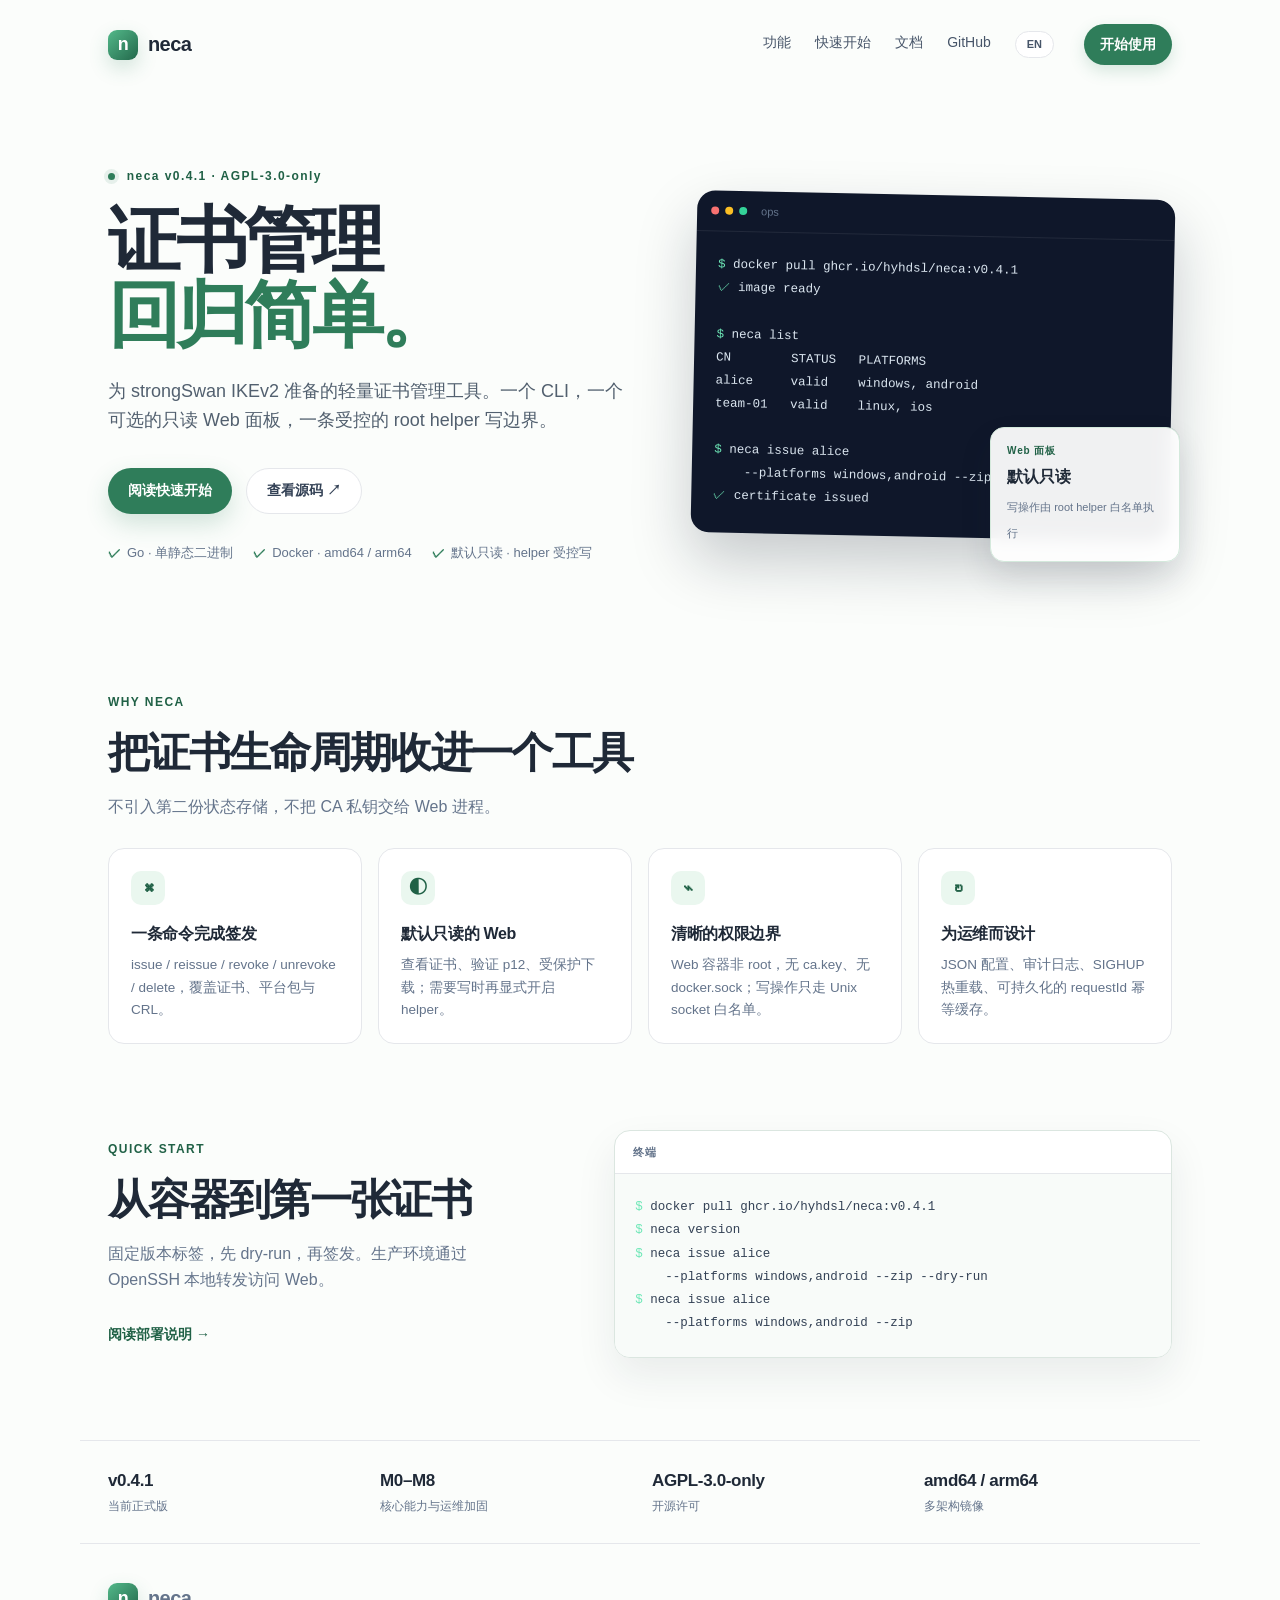
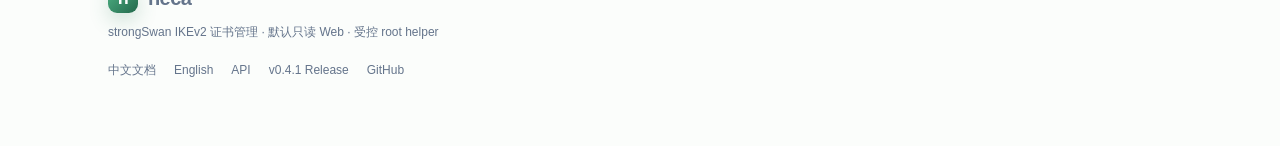
==== docs/help/index.html @ 2d1f29f0 "feat(help): 主页支持中英切换；README 精简 主页新增 EN/中文切换、动态文档链接与 hreflang；README 去除重复历史/命令表，改为特性、快速开始、文档与路线摘要。" ====
<!doctype html>
<html lang="zh-CN">
<head>
  <meta charset="utf-8">
  <meta name="viewport" content="width=device-width, initial-scale=1">
  <meta name="description" content="neca：面向 strongSwan IKEv2 的证书管理工具。CLI、只读 Web 面板、受控 root helper。">
  <meta name="theme-color" content="#2f7d5a">
  <title>neca · strongSwan 证书管理</title>
  <link rel="alternate" hreflang="zh-CN" href="https://neca.nekobiglazyer.work/">
  <link rel="alternate" hreflang="en" href="https://neca.nekobiglazyer.work/?lang=en">
  <link rel="stylesheet" href="home.css">
</head>
<body>
  <header class="site-nav">
    <a class="brand" href="/">
      <span class="brand-mark">n</span>
      <span>neca</span>
    </a>
    <nav aria-label="主导航">
      <a href="#features" data-i18n="nav.features">功能</a>
      <a href="#quickstart" data-i18n="nav.quickstart">快速开始</a>
      <a href="/zh/" data-doc-link="/zh/" data-i18n="nav.docs">文档</a>
      <a href="https://github.com/hyhdsl/neca" rel="noopener" data-i18n="nav.github">GitHub</a>
      <button class="lang-toggle" id="langToggle" type="button" aria-label="Switch to English">EN</button>
    </nav>
    <a class="nav-cta" href="/zh/#/getting-started" data-doc-link="/zh/#/getting-started" data-i18n="nav.cta">开始使用</a>
  </header>

  <main>
    <section class="hero">
      <div class="hero-copy">
        <p class="eyebrow"><span class="dot"></span> neca v0.4.1 · AGPL-3.0-only</p>
        <h1 data-i18n-html="hero.title">证书管理<br><em>回归简单。</em></h1>
        <p class="lead" data-i18n="hero.lead">为 strongSwan IKEv2 准备的轻量证书管理工具。一个 CLI，一个可选的只读 Web 面板，一条受控的 root helper 写边界。</p>
        <div class="actions">
          <a class="button primary" href="/zh/#/getting-started" data-doc-link="/zh/#/getting-started" data-i18n="hero.start">阅读快速开始</a>
          <a class="button ghost" href="https://github.com/hyhdsl/neca" rel="noopener" data-i18n="hero.source">查看源码 ↗</a>
        </div>
        <ul class="hero-points">
          <li data-i18n="hero.point.go">Go · 单静态二进制</li>
          <li data-i18n="hero.point.docker">Docker · amd64 / arm64</li>
          <li data-i18n="hero.point.safe">默认只读 · helper 受控写</li>
        </ul>
      </div>
      <div class="hero-visual" aria-hidden="true">
        <div class="terminal">
          <div class="terminal-bar"><span></span><span></span><span></span><b>ops</b></div>
          <pre><code><span class="prompt">$</span> docker pull ghcr.io/hyhdsl/neca:v0.4.1
<span class="ok">✓</span> image ready

<span class="prompt">$</span> neca list
CN        STATUS   PLATFORMS
alice     valid    windows, android
team-01   valid    linux, ios

<span class="prompt">$</span> neca issue alice
    --platforms windows,android --zip
<span class="ok">✓</span> certificate issued
</code></pre>
        </div>
        <div class="floating-card">
          <span class="card-kicker" data-i18n="hero.panel">Web 面板</span>
          <strong data-i18n="hero.readonly">默认只读</strong>
          <small data-i18n="hero.helper">写操作由 root helper 白名单执行</small>
        </div>
      </div>
    </section>

    <section id="features" class="section">
      <div class="section-head">
        <p class="eyebrow" data-i18n="features.kicker">WHY NECA</p>
        <h2 data-i18n="features.title">把证书生命周期收进一个工具</h2>
        <p data-i18n="features.lead">不引入第二份状态存储，不把 CA 私钥交给 Web 进程。</p>
      </div>
      <div class="feature-grid">
        <article class="feature">
          <div class="feature-icon">⌘</div>
          <h3 data-i18n="feature.issue.title">一条命令完成签发</h3>
          <p data-i18n="feature.issue.body">issue / reissue / revoke / unrevoke / delete，覆盖证书、平台包与 CRL。</p>
        </article>
        <article class="feature">
          <div class="feature-icon">◐</div>
          <h3 data-i18n="feature.web.title">默认只读的 Web</h3>
          <p data-i18n="feature.web.body">查看证书、验证 p12、受保护下载；需要写时再显式开启 helper。</p>
        </article>
        <article class="feature">
          <div class="feature-icon">⌁</div>
          <h3 data-i18n="feature.boundary.title">清晰的权限边界</h3>
          <p data-i18n="feature.boundary.body">Web 容器非 root，无 ca.key、无 docker.sock；写操作只走 Unix socket 白名单。</p>
        </article>
        <article class="feature">
          <div class="feature-icon">↻</div>
          <h3 data-i18n="feature.ops.title">为运维而设计</h3>
          <p data-i18n="feature.ops.body">JSON 配置、审计日志、SIGHUP 热重载、可持久化的 requestId 幂等缓存。</p>
        </article>
      </div>
    </section>

    <section id="quickstart" class="quickstart">
      <div class="quickstart-copy">
        <p class="eyebrow" data-i18n="quick.kicker">QUICK START</p>
        <h2 data-i18n="quick.title">从容器到第一张证书</h2>
        <p data-i18n="quick.lead">固定版本标签，先 dry-run，再签发。生产环境通过 OpenSSH 本地转发访问 Web。</p>
        <a class="text-link" href="/zh/#/install" data-doc-link="/zh/#/install" data-i18n="quick.link">阅读部署说明 →</a>
      </div>
      <div class="code-card">
        <div class="code-title" data-i18n="quick.terminal">终端</div>
        <pre><code><span class="prompt">$</span> docker pull ghcr.io/hyhdsl/neca:v0.4.1
<span class="prompt">$</span> neca version
<span class="prompt">$</span> neca issue alice
    --platforms windows,android --zip --dry-run
<span class="prompt">$</span> neca issue alice
    --platforms windows,android --zip
</code></pre>
      </div>
    </section>

    <section class="stats">
      <div><strong>v0.4.1</strong><span data-i18n="stats.current">当前正式版</span></div>
      <div><strong>M0–M8</strong><span data-i18n="stats.milestones">核心能力与运维加固</span></div>
      <div><strong>AGPL-3.0-only</strong><span data-i18n="stats.license">开源许可</span></div>
      <div><strong>amd64 / arm64</strong><span data-i18n="stats.arch">多架构镜像</span></div>
    </section>
  </main>

  <footer class="site-footer">
    <div class="footer-brand"><span class="brand-mark">n</span> neca</div>
    <p data-i18n="footer.tagline">strongSwan IKEv2 证书管理 · 默认只读 Web · 受控 root helper</p>
    <div class="footer-links">
      <a href="/zh/" data-i18n="footer.docs">中文文档</a>
      <a href="/en/" data-i18n="footer.english">English</a>
      <a href="/zh/#/api" data-doc-link="/zh/#/api" data-i18n="footer.api">API</a>
      <a href="https://github.com/hyhdsl/neca/releases/tag/v0.4.1" rel="noopener" data-i18n="footer.release">v0.4.1 Release</a>
      <a href="https://github.com/hyhdsl/neca" rel="noopener" data-i18n="footer.github">GitHub</a>
    </div>
  </footer>

  <script>
    (function () {
      var copy = {
        zh: {
          "nav.features": "功能",
          "nav.quickstart": "快速开始",
          "nav.docs": "文档",
          "nav.github": "GitHub",
          "nav.cta": "开始使用",
          "hero.title": "证书管理<br><em>回归简单。</em>",
          "hero.lead": "为 strongSwan IKEv2 准备的轻量证书管理工具。一个 CLI，一个可选的只读 Web 面板，一条受控的 root helper 写边界。",
          "hero.start": "阅读快速开始",
          "hero.source": "查看源码 ↗",
          "hero.point.go": "Go · 单静态二进制",
          "hero.point.docker": "Docker · amd64 / arm64",
          "hero.point.safe": "默认只读 · helper 受控写",
          "hero.panel": "Web 面板",
          "hero.readonly": "默认只读",
          "hero.helper": "写操作由 root helper 白名单执行",
          "features.kicker": "WHY NECA",
          "features.title": "把证书生命周期收进一个工具",
          "features.lead": "不引入第二份状态存储，不把 CA 私钥交给 Web 进程。",
          "feature.issue.title": "一条命令完成签发",
          "feature.issue.body": "issue / reissue / revoke / unrevoke / delete，覆盖证书、平台包与 CRL。",
          "feature.web.title": "默认只读的 Web",
          "feature.web.body": "查看证书、验证 p12、受保护下载；需要写时再显式开启 helper。",
          "feature.boundary.title": "清晰的权限边界",
          "feature.boundary.body": "Web 容器非 root，无 ca.key、无 docker.sock；写操作只走 Unix socket 白名单。",
          "feature.ops.title": "为运维而设计",
          "feature.ops.body": "JSON 配置、审计日志、SIGHUP 热重载、可持久化的 requestId 幂等缓存。",
          "quick.kicker": "QUICK START",
          "quick.title": "从容器到第一张证书",
          "quick.lead": "固定版本标签，先 dry-run，再签发。生产环境通过 OpenSSH 本地转发访问 Web。",
          "quick.link": "阅读部署说明 →",
          "quick.terminal": "终端",
          "stats.current": "当前正式版",
          "stats.milestones": "核心能力与运维加固",
          "stats.license": "开源许可",
          "stats.arch": "多架构镜像",
          "footer.tagline": "strongSwan IKEv2 证书管理 · 默认只读 Web · 受控 root helper",
          "footer.docs": "中文文档",
          "footer.english": "English",
          "footer.api": "API",
          "footer.release": "v0.4.1 Release",
          "footer.github": "GitHub"
        },
        en: {
          "nav.features": "Features",
          "nav.quickstart": "Quick start",
          "nav.docs": "Docs",
          "nav.github": "GitHub",
          "nav.cta": "Get started",
          "hero.title": "Certificate management<br><em>made simple.</em>",
          "hero.lead": "A lightweight certificate manager for strongSwan IKEv2. One CLI, an optional read-only web panel, and a controlled root helper for writes.",
          "hero.start": "Read the quick start",
          "hero.source": "View source ↗",
          "hero.point.go": "Go · single static binary",
          "hero.point.docker": "Docker · amd64 / arm64",
          "hero.point.safe": "Read-only by default · controlled writes",
          "hero.panel": "Web panel",
          "hero.readonly": "Read-only by default",
          "hero.helper": "Writes go through a narrow root-helper allowlist",
          "features.kicker": "WHY NECA",
          "features.title": "One tool for the certificate lifecycle",
          "features.lead": "No second state store. The CA private key never reaches the web process.",
          "feature.issue.title": "Issue in one command",
          "feature.issue.body": "issue / reissue / revoke / unrevoke / delete, covering certificates, platform bundles and the CRL.",
          "feature.web.title": "Read-only by default",
          "feature.web.body": "Inspect certificates, verify p12 files and serve protected downloads; enable writes only when needed.",
          "feature.boundary.title": "Clear privilege boundaries",
          "feature.boundary.body": "The web container is non-root and has no ca.key or docker.sock. Writes go only through a Unix-socket allowlist.",
          "feature.ops.title": "Built for operations",
          "feature.ops.body": "JSON config, audit logs, SIGHUP hot reload and a persistent requestId idempotency cache.",
          "quick.kicker": "QUICK START",
          "quick.title": "From container to first certificate",
          "quick.lead": "Pin the version, dry-run first, then issue. Use OpenSSH local forwarding for the web panel in production.",
          "quick.link": "Read deployment notes →",
          "quick.terminal": "Terminal",
          "stats.current": "Current release",
          "stats.milestones": "Core features and hardening",
          "stats.license": "Open-source license",
          "stats.arch": "Multi-arch images",
          "footer.tagline": "strongSwan IKEv2 certificate management · read-only web · controlled root helper",
          "footer.docs": "中文",
          "footer.english": "English",
          "footer.api": "API",
          "footer.release": "v0.4.1 Release",
          "footer.github": "GitHub"
        }
      };
      var toggle = document.getElementById("langToggle");
      function apply(lang) {
        var dict = copy[lang] || copy.zh;
        document.documentElement.lang = lang === "en" ? "en" : "zh-CN";
        Array.prototype.forEach.call(document.querySelectorAll("[data-i18n]"), function (el) {
          var value = dict[el.getAttribute("data-i18n")];
          if (value) el.textContent = value;
        });
        Array.prototype.forEach.call(document.querySelectorAll("[data-i18n-html]"), function (el) {
          var value = dict[el.getAttribute("data-i18n-html")];
          if (value) el.innerHTML = value;
        });
        Array.prototype.forEach.call(document.querySelectorAll("[data-doc-link]"), function (el) {
          var base = el.getAttribute("data-doc-link");
          var target = lang === "en" ? base.replace(/^\/zh\//, "/en/") : base;
          if (lang === "zh" && base === "/en/") target = "/en/";
          el.setAttribute("href", target);
        });
        document.title = lang === "en" ? "neca · strongSwan certificate management" : "neca · strongSwan 证书管理";
        var desc = document.querySelector('meta[name="description"]');
        if (desc) desc.setAttribute("content", lang === "en"
          ? "neca: a lightweight strongSwan IKEv2 certificate manager with a CLI, read-only web panel and controlled root helper."
          : "neca：面向 strongSwan IKEv2 的证书管理工具。CLI、只读 Web 面板、受控 root helper。");
        toggle.textContent = lang === "en" ? "中文" : "EN";
        toggle.setAttribute("aria-label", lang === "en" ? "Switch to Chinese" : "Switch to English");
        try { localStorage.setItem("neca_home_lang", lang); } catch (e) {}
        var url = new URL(window.location.href);
        if (lang === "en") url.searchParams.set("lang", "en");
        else url.searchParams.delete("lang");
        window.history.replaceState({}, "", url.toString());
      }
      toggle.addEventListener("click", function () {
        apply(document.documentElement.lang === "en" ? "zh" : "en");
      });
      var params = new URLSearchParams(window.location.search);
      var saved = null;
      try { saved = localStorage.getItem("neca_home_lang"); } catch (e) {}
      var initial = params.get("lang");
      if (initial !== "en" && initial !== "zh") initial = saved === "en" ? "en" : "zh";
      apply(initial);
    })();
  </script>
</body>
</html>
---- docs/help/home.css ----
:root {
  --ink: #1f2937;
  --muted: #64748b;
  --line: #e5e7eb;
  --paper: #fbfdfb;
  --green: #2f7d5a;
  --green-deep: #206146;
  --mint: #eaf7ef;
  --code: #0f172a;
  --code-muted: #94a3b8;
  --max: 1120px;
}

* { box-sizing: border-box; }
html { scroll-behavior: smooth; }
body {
  margin: 0;
  color: var(--ink);
  background: var(--paper);
  font-family: -apple-system, BlinkMacSystemFont, "Segoe UI", "PingFang SC",
    "Hiragino Sans GB", "Microsoft YaHei", "Noto Sans CJK SC", sans-serif;
  line-height: 1.65;
}
a { color: inherit; text-decoration: none; }

.site-nav {
  max-width: var(--max);
  margin: 0 auto;
  padding: 24px 28px;
  display: flex;
  align-items: center;
  gap: 30px;
}
.brand, .footer-brand {
  display: inline-flex;
  align-items: center;
  gap: 10px;
  font-weight: 800;
  letter-spacing: -.03em;
  font-size: 20px;
}
.brand-mark {
  display: inline-grid;
  place-items: center;
  width: 30px;
  height: 30px;
  border-radius: 9px;
  color: #fff;
  background: linear-gradient(135deg, #53b98a, #23684b);
  font-size: 18px;
  font-weight: 800;
  box-shadow: 0 8px 20px rgba(47,125,90,.2);
}
.site-nav nav {
  display: flex;
  gap: 24px;
  margin-left: auto;
  font-size: 14px;
  color: #475569;
}
.site-nav nav a:hover { color: var(--green-deep); }
.lang-toggle {
  padding: 7px 11px;
  border: 1px solid var(--line);
  border-radius: 999px;
  background: #fff;
  color: #475569;
  font: inherit;
  font-size: 11px;
  font-weight: 800;
  line-height: 1;
  cursor: pointer;
}
.lang-toggle:hover { border-color: #b8d8c6; color: var(--green-deep); }
.nav-cta {
  padding: 9px 16px;
  border-radius: 999px;
  background: var(--green);
  color: #fff;
  font-size: 14px;
  font-weight: 700;
  box-shadow: 0 6px 16px rgba(47,125,90,.18);
}
.nav-cta:hover { background: var(--green-deep); }

.hero {
  max-width: var(--max);
  margin: 0 auto;
  padding: 78px 28px 92px;
  display: grid;
  grid-template-columns: 1.05fr .95fr;
  align-items: center;
  gap: 58px;
}
.eyebrow {
  margin: 0 0 16px;
  color: var(--green-deep);
  font-size: 12px;
  font-weight: 800;
  letter-spacing: .12em;
}
.eyebrow .dot {
  display: inline-block;
  width: 7px;
  height: 7px;
  margin-right: 7px;
  border-radius: 50%;
  background: var(--green);
  box-shadow: 0 0 0 4px rgba(47,125,90,.1);
}
h1 {
  margin: 0;
  font-size: clamp(44px, 6vw, 72px);
  line-height: 1.04;
  letter-spacing: -.055em;
}
h1 em { color: var(--green); font-style: normal; }
.lead {
  max-width: 520px;
  margin: 24px 0 0;
  color: #52606f;
  font-size: 18px;
}
.actions { display: flex; align-items: center; gap: 14px; margin-top: 32px; flex-wrap: wrap; }
.button {
  display: inline-flex;
  align-items: center;
  justify-content: center;
  min-height: 46px;
  padding: 0 20px;
  border-radius: 999px;
  font-size: 14px;
  font-weight: 700;
  transition: .16s ease;
}
.button.primary { color: #fff; background: var(--green); box-shadow: 0 10px 24px rgba(47,125,90,.2); }
.button.primary:hover { background: var(--green-deep); transform: translateY(-1px); }
.button.ghost { color: #334155; border: 1px solid var(--line); background: #fff; }
.button.ghost:hover { border-color: #b8d8c6; color: var(--green-deep); }
.hero-points {
  display: flex;
  gap: 20px;
  flex-wrap: wrap;
  padding: 0;
  margin: 28px 0 0;
  list-style: none;
  color: #64748b;
  font-size: 13px;
}
.hero-points li::before { content: "✓"; color: var(--green); margin-right: 6px; font-weight: 800; }

.hero-visual { position: relative; }
.terminal {
  overflow: hidden;
  border-radius: 18px;
  background: var(--code);
  box-shadow: 0 28px 60px rgba(15,23,42,.22);
  transform: rotate(1.2deg);
}
.terminal-bar {
  display: flex;
  align-items: center;
  gap: 6px;
  padding: 11px 14px;
  border-bottom: 1px solid rgba(255,255,255,.08);
  color: #64748b;
  font-size: 11px;
}
.terminal-bar span { width: 8px; height: 8px; border-radius: 50%; background: #334155; }
.terminal-bar span:nth-child(1) { background: #f87171; }
.terminal-bar span:nth-child(2) { background: #fbbf24; }
.terminal-bar span:nth-child(3) { background: #34d399; }
.terminal-bar b { margin-left: 8px; font-weight: 500; }
pre {
  margin: 0;
  padding: 22px 22px 24px;
  overflow-x: auto;
  color: #dbe6f0;
  font: 12.5px/1.85 "SFMono-Regular", Consolas, "Liberation Mono", monospace;
}
.prompt { color: #6ee7b7; }
.ok { color: #6ee7b7; }
.floating-card {
  position: absolute;
  right: -8px;
  bottom: -26px;
  width: 190px;
  padding: 15px 16px;
  border: 1px solid #d4e9dc;
  border-radius: 14px;
  background: rgba(255,255,255,.94);
  box-shadow: 0 16px 32px rgba(31,41,55,.12);
  backdrop-filter: blur(8px);
}
.floating-card span { display: block; color: var(--green-deep); font-size: 10px; font-weight: 800; letter-spacing: .08em; }
.floating-card strong { display: block; margin: 4px 0 3px; font-size: 16px; }
.floating-card small { color: #64748b; line-height: 1.45; font-size: 11px; }

.section { max-width: var(--max); margin: 0 auto; padding: 38px 28px 12px; }
.section-head { max-width: 620px; margin-bottom: 28px; }
h2 { margin: 0; font-size: clamp(28px, 3.6vw, 42px); line-height: 1.15; letter-spacing: -.04em; }
.section-head p:last-child, .quickstart-copy p:not(.eyebrow) { color: #64748b; font-size: 16px; }
.feature-grid { display: grid; grid-template-columns: repeat(4, 1fr); gap: 16px; }
.feature {
  padding: 22px;
  border: 1px solid var(--line);
  border-radius: 16px;
  background: #fff;
  transition: .18s ease;
}
.feature:hover { border-color: #c6e5d3; box-shadow: 0 14px 30px rgba(47,125,90,.08); transform: translateY(-2px); }
.feature-icon {
  display: grid;
  place-items: center;
  width: 34px;
  height: 34px;
  border-radius: 10px;
  color: var(--green-deep);
  background: var(--mint);
  font-size: 18px;
  font-weight: 700;
}
.feature h3 { margin: 16px 0 7px; font-size: 16px; letter-spacing: -.02em; }
.feature p { margin: 0; color: #64748b; font-size: 13.5px; }

.quickstart {
  max-width: var(--max);
  margin: 74px auto 0;
  padding: 0 28px;
  display: grid;
  grid-template-columns: .9fr 1.1fr;
  gap: 50px;
  align-items: center;
}
.quickstart-copy p { max-width: 420px; }
.text-link { display: inline-block; margin-top: 14px; color: var(--green-deep); font-weight: 700; font-size: 14px; }
.code-card {
  overflow: hidden;
  border-radius: 16px;
  border: 1px solid #dbe6e0;
  background: #fff;
  box-shadow: 0 18px 40px rgba(31,41,55,.08);
}
.code-title { padding: 12px 18px; border-bottom: 1px solid var(--line); color: #64748b; font-size: 11px; font-weight: 700; letter-spacing: .06em; text-transform: uppercase; }
.code-card pre { color: #334155; background: #f8fbf9; padding: 22px 20px; }

.stats {
  max-width: var(--max);
  margin: 82px auto 0;
  padding: 26px 28px;
  display: grid;
  grid-template-columns: repeat(4, 1fr);
  gap: 24px;
  border-top: 1px solid var(--line);
  border-bottom: 1px solid var(--line);
}
.stats div { display: flex; flex-direction: column; gap: 2px; }
.stats strong { font-size: 17px; letter-spacing: -.02em; }
.stats span { color: #64748b; font-size: 12px; }

.site-footer {
  max-width: var(--max);
  margin: 0 auto;
  padding: 38px 28px 54px;
  color: #64748b;
  font-size: 12px;
}
.site-footer p { margin: 8px 0 18px; }
.footer-links { display: flex; flex-wrap: wrap; gap: 18px; }
.footer-links a:hover { color: var(--green-deep); }

@media (max-width: 900px) {
  .hero { grid-template-columns: 1fr; padding-top: 44px; }
  .hero-visual { margin-top: 20px; }
  .feature-grid { grid-template-columns: repeat(2, 1fr); }
  .quickstart { grid-template-columns: 1fr; gap: 26px; margin-top: 52px; }
}
@media (max-width: 680px) {
  .site-nav { flex-wrap: wrap; gap: 14px; padding: 18px 20px; }
  .site-nav nav { order: 3; width: 100%; gap: 16px; overflow-x: auto; padding-top: 4px; }
  .nav-cta { margin-left: auto; }
  .hero, .section, .quickstart, .site-footer { padding-left: 20px; padding-right: 20px; }
  .hero { padding-bottom: 64px; }
  h1 { font-size: 46px; }
  .lead { font-size: 16px; }
  .floating-card { right: 6px; bottom: -22px; }
  .feature-grid { grid-template-columns: 1fr; }
  .stats { grid-template-columns: repeat(2, 1fr); margin-top: 58px; }
}
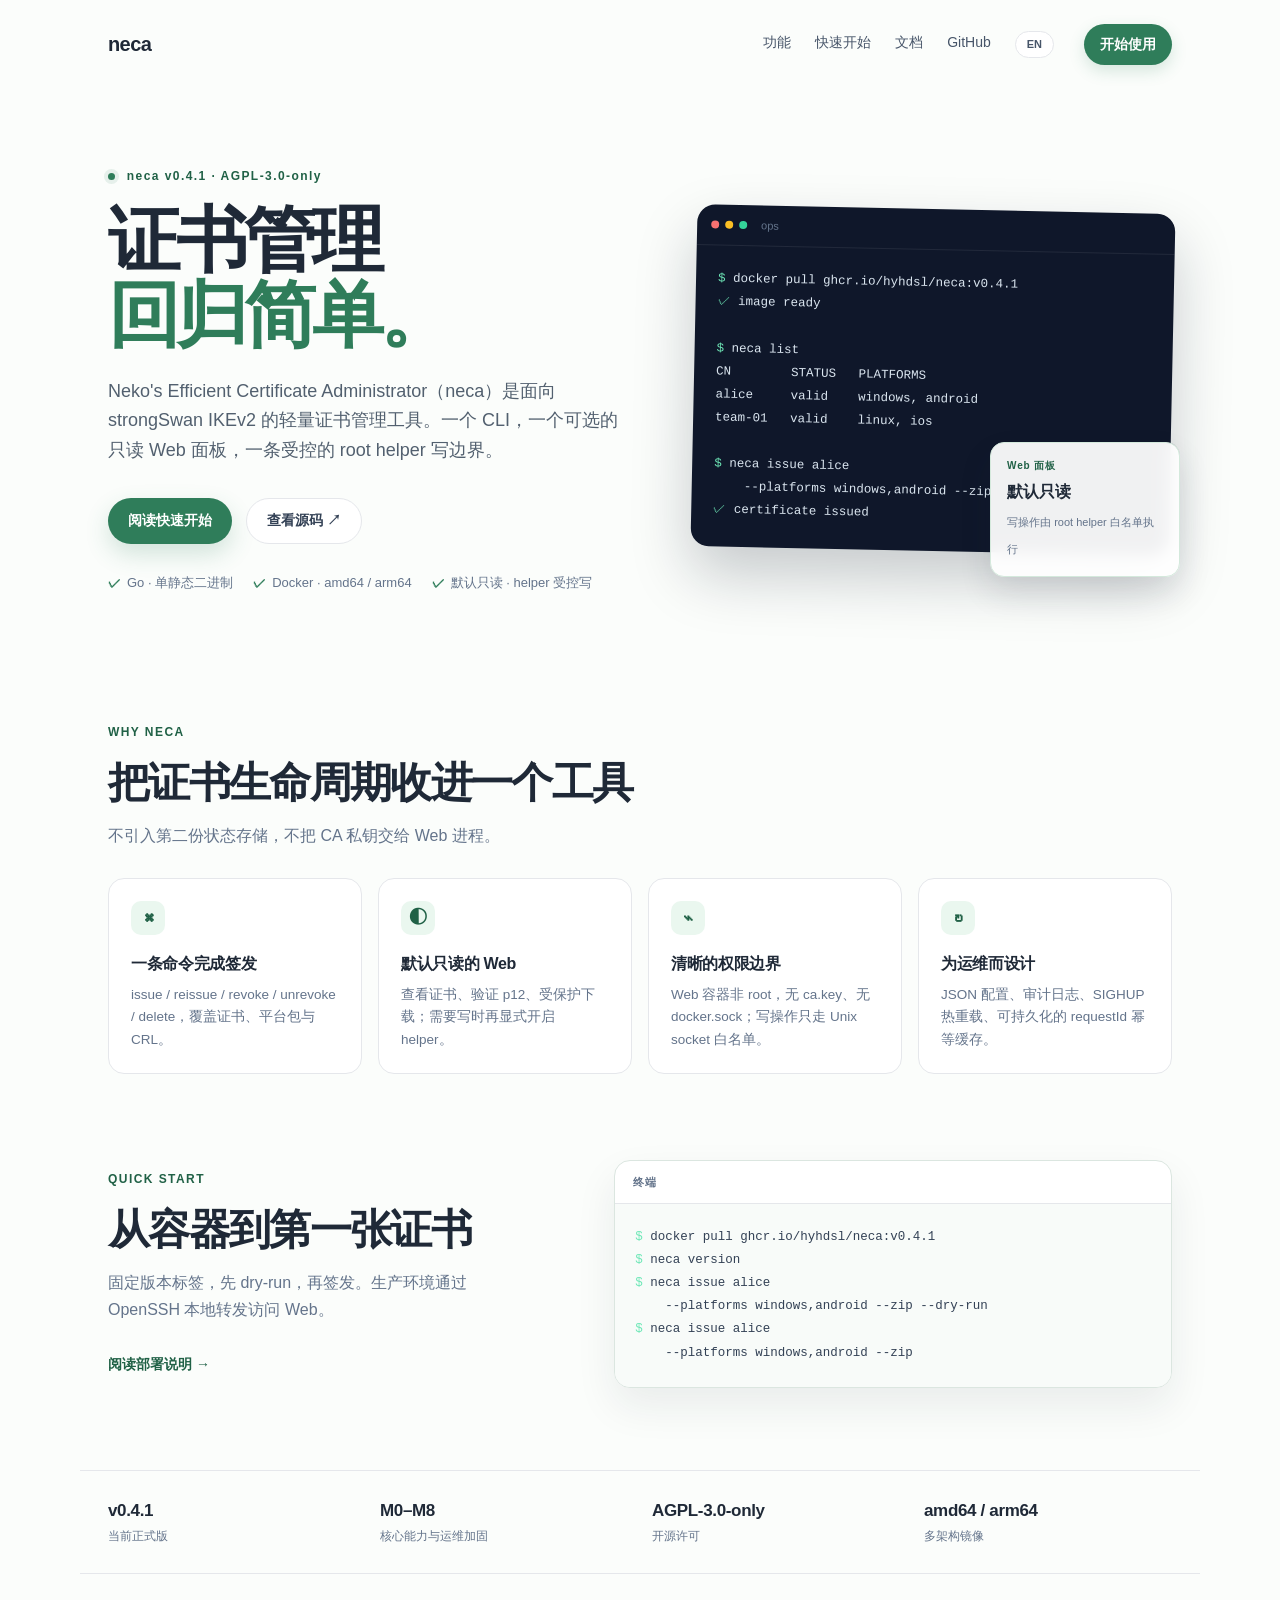
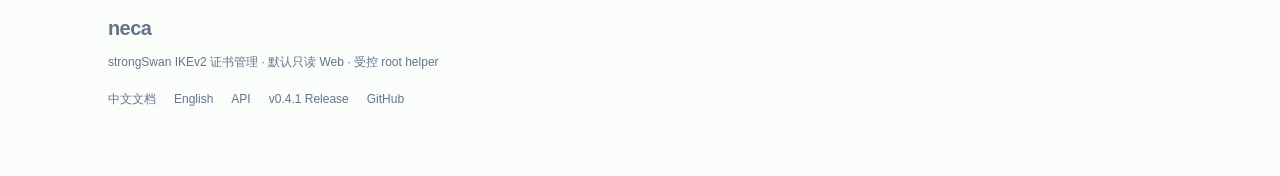
==== commit 84f98649: "docs: consolidate roadmap and formal name Add current development guide and milestones, mark history" ====
--- a/docs/help/index.html
+++ b/docs/help/index.html
@@ -3,19 +3,16 @@
 <head>
   <meta charset="utf-8">
   <meta name="viewport" content="width=device-width, initial-scale=1">
-  <meta name="description" content="neca：面向 strongSwan IKEv2 的证书管理工具。CLI、只读 Web 面板、受控 root helper。">
+  <meta name="description" content="Neko's Efficient Certificate Administrator（neca）：面向 strongSwan IKEv2 的证书管理工具。CLI、只读 Web 面板、受控 root helper。">
   <meta name="theme-color" content="#2f7d5a">
-  <title>neca · strongSwan 证书管理</title>
+  <title>neca · Neko's Efficient Certificate Administrator</title>
   <link rel="alternate" hreflang="zh-CN" href="https://neca.nekobiglazyer.work/">
   <link rel="alternate" hreflang="en" href="https://neca.nekobiglazyer.work/?lang=en">
   <link rel="stylesheet" href="home.css">
 </head>
 <body>
   <header class="site-nav">
-    <a class="brand" href="/">
-      <span class="brand-mark">n</span>
-      <span>neca</span>
-    </a>
+    <a class="brand" href="/">neca</a>
     <nav aria-label="主导航">
       <a href="#features" data-i18n="nav.features">功能</a>
       <a href="#quickstart" data-i18n="nav.quickstart">快速开始</a>
@@ -31,7 +28,7 @@
       <div class="hero-copy">
         <p class="eyebrow"><span class="dot"></span> neca v0.4.1 · AGPL-3.0-only</p>
         <h1 data-i18n-html="hero.title">证书管理<br><em>回归简单。</em></h1>
-        <p class="lead" data-i18n="hero.lead">为 strongSwan IKEv2 准备的轻量证书管理工具。一个 CLI，一个可选的只读 Web 面板，一条受控的 root helper 写边界。</p>
+        <p class="lead" data-i18n="hero.lead">Neko's Efficient Certificate Administrator（neca）是面向 strongSwan IKEv2 的轻量证书管理工具。一个 CLI，一个可选的只读 Web 面板，一条受控的 root helper 写边界。</p>
         <div class="actions">
           <a class="button primary" href="/zh/#/getting-started" data-doc-link="/zh/#/getting-started" data-i18n="hero.start">阅读快速开始</a>
           <a class="button ghost" href="https://github.com/hyhdsl/neca" rel="noopener" data-i18n="hero.source">查看源码 ↗</a>
@@ -124,7 +121,7 @@
   </main>
 
   <footer class="site-footer">
-    <div class="footer-brand"><span class="brand-mark">n</span> neca</div>
+    <div class="footer-brand">neca</div>
     <p data-i18n="footer.tagline">strongSwan IKEv2 证书管理 · 默认只读 Web · 受控 root helper</p>
     <div class="footer-links">
       <a href="/zh/" data-i18n="footer.docs">中文文档</a>
@@ -145,7 +142,7 @@
           "nav.github": "GitHub",
           "nav.cta": "开始使用",
           "hero.title": "证书管理<br><em>回归简单。</em>",
-          "hero.lead": "为 strongSwan IKEv2 准备的轻量证书管理工具。一个 CLI，一个可选的只读 Web 面板，一条受控的 root helper 写边界。",
+          "hero.lead": "Neko's Efficient Certificate Administrator（neca）是面向 strongSwan IKEv2 的轻量证书管理工具。一个 CLI，一个可选的只读 Web 面板，一条受控的 root helper 写边界。",
           "hero.start": "阅读快速开始",
           "hero.source": "查看源码 ↗",
           "hero.point.go": "Go · 单静态二进制",
@@ -188,7 +185,7 @@
           "nav.github": "GitHub",
           "nav.cta": "Get started",
           "hero.title": "Certificate management<br><em>made simple.</em>",
-          "hero.lead": "A lightweight certificate manager for strongSwan IKEv2. One CLI, an optional read-only web panel, and a controlled root helper for writes.",
+          "hero.lead": "Neko's Efficient Certificate Administrator (neca) is a lightweight certificate manager for strongSwan IKEv2. One CLI, an optional read-only web panel, and a controlled root helper for writes.",
           "hero.start": "Read the quick start",
           "hero.source": "View source ↗",
           "hero.point.go": "Go · single static binary",
@@ -243,11 +240,11 @@
           if (lang === "zh" && base === "/en/") target = "/en/";
           el.setAttribute("href", target);
         });
-        document.title = lang === "en" ? "neca · strongSwan certificate management" : "neca · strongSwan 证书管理";
+        document.title = "neca · Neko's Efficient Certificate Administrator";
         var desc = document.querySelector('meta[name="description"]');
         if (desc) desc.setAttribute("content", lang === "en"
-          ? "neca: a lightweight strongSwan IKEv2 certificate manager with a CLI, read-only web panel and controlled root helper."
-          : "neca：面向 strongSwan IKEv2 的证书管理工具。CLI、只读 Web 面板、受控 root helper。");
+          ? "Neko's Efficient Certificate Administrator (neca): a lightweight strongSwan IKEv2 certificate manager with a CLI, read-only web panel and controlled root helper."
+          : "Neko's Efficient Certificate Administrator（neca）：面向 strongSwan IKEv2 的证书管理工具。CLI、只读 Web 面板、受控 root helper。");
         toggle.textContent = lang === "en" ? "中文" : "EN";
         toggle.setAttribute("aria-label", lang === "en" ? "Switch to Chinese" : "Switch to English");
         try { localStorage.setItem("neca_home_lang", lang); } catch (e) {}
--- a/docs/help/home.css
+++ b/docs/help/home.css
@@ -38,18 +38,6 @@
   font-weight: 800;
   letter-spacing: -.03em;
   font-size: 20px;
-}
-.brand-mark {
-  display: inline-grid;
-  place-items: center;
-  width: 30px;
-  height: 30px;
-  border-radius: 9px;
-  color: #fff;
-  background: linear-gradient(135deg, #53b98a, #23684b);
-  font-size: 18px;
-  font-weight: 800;
-  box-shadow: 0 8px 20px rgba(47,125,90,.2);
 }
 .site-nav nav {
   display: flex;
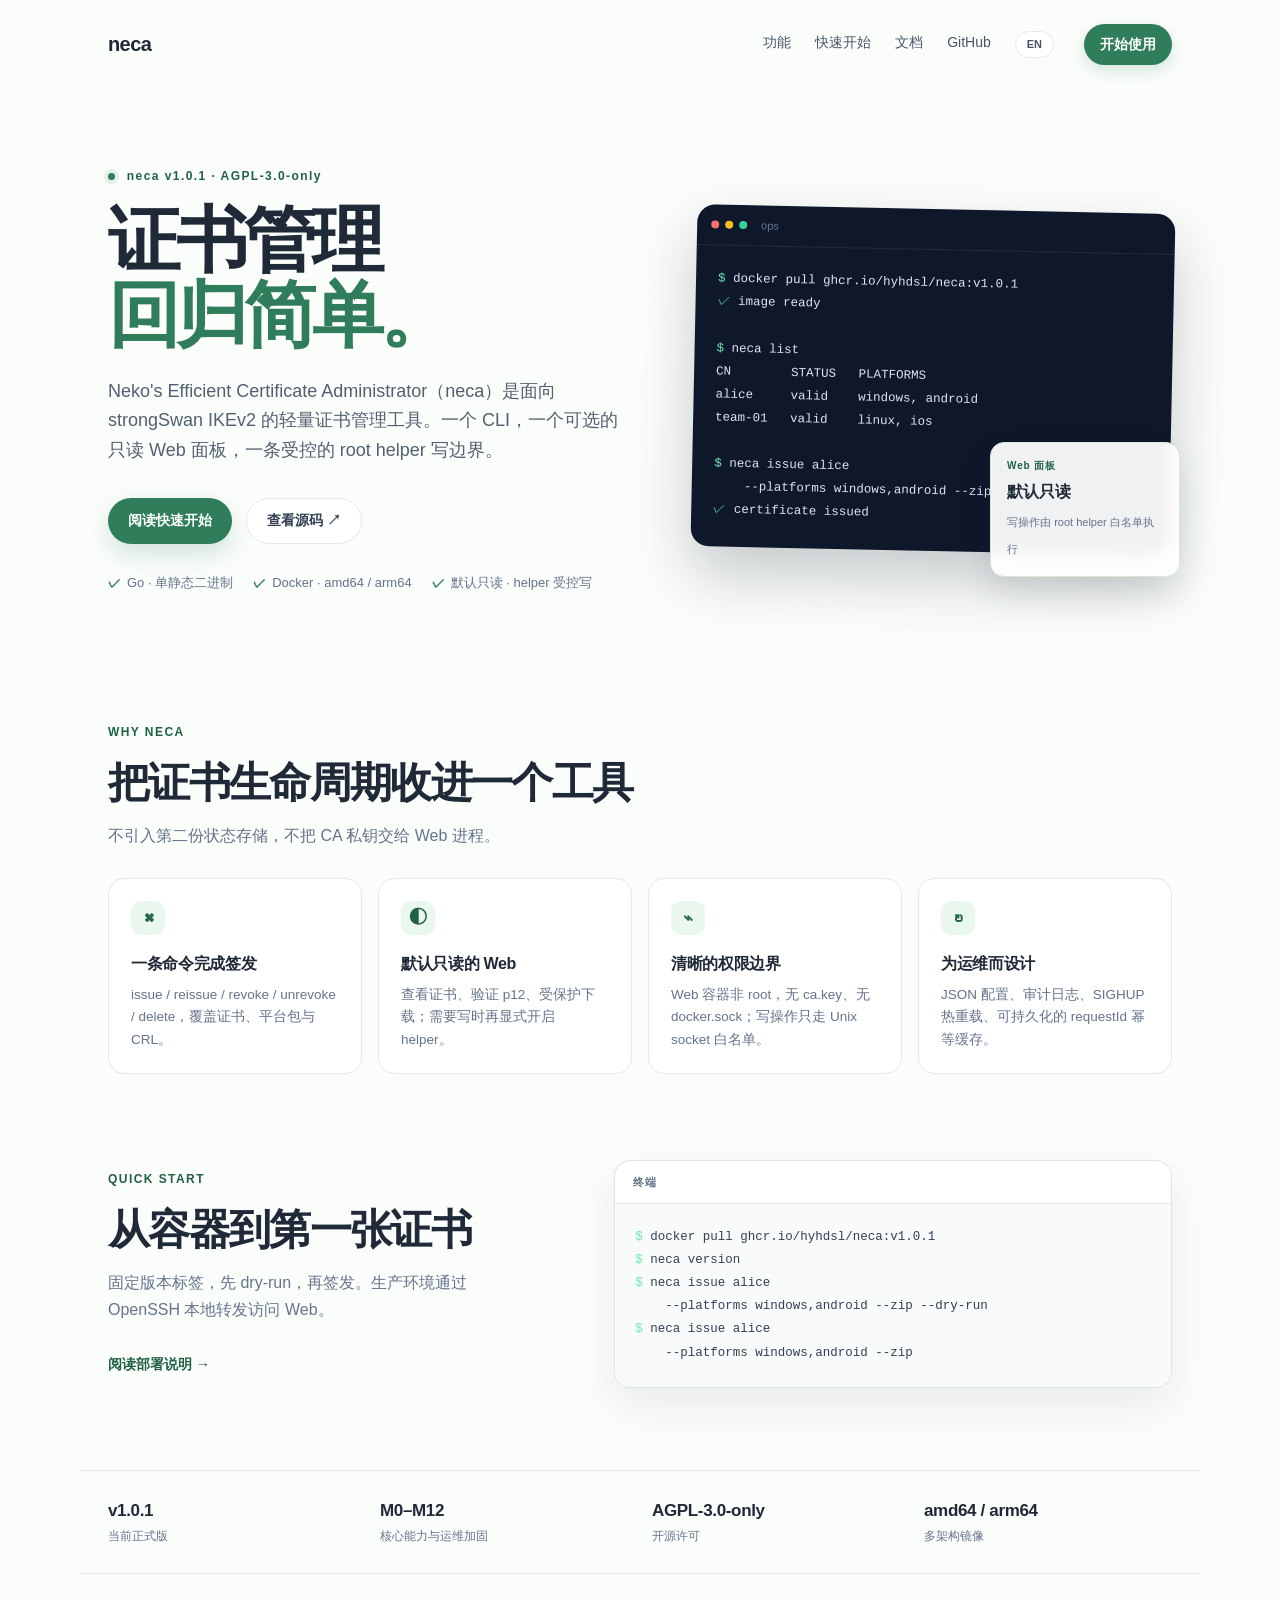
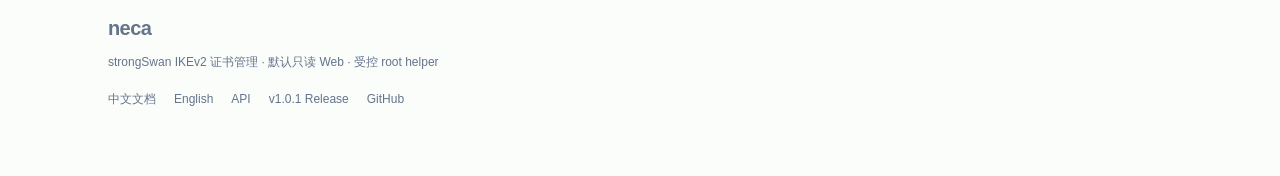
==== commit 77f0f137: "docs: 完成 Docsify 帮助站迁移" ====
--- a/docs/help/index.html
+++ b/docs/help/index.html
@@ -26,7 +26,7 @@
   <main>
     <section class="hero">
       <div class="hero-copy">
-        <p class="eyebrow"><span class="dot"></span> neca v0.4.1 · AGPL-3.0-only</p>
+        <p class="eyebrow"><span class="dot"></span> neca v1.0.1 · AGPL-3.0-only</p>
         <h1 data-i18n-html="hero.title">证书管理<br><em>回归简单。</em></h1>
         <p class="lead" data-i18n="hero.lead">Neko's Efficient Certificate Administrator（neca）是面向 strongSwan IKEv2 的轻量证书管理工具。一个 CLI，一个可选的只读 Web 面板，一条受控的 root helper 写边界。</p>
         <div class="actions">
@@ -42,7 +42,7 @@
       <div class="hero-visual" aria-hidden="true">
         <div class="terminal">
           <div class="terminal-bar"><span></span><span></span><span></span><b>ops</b></div>
-          <pre><code><span class="prompt">$</span> docker pull ghcr.io/hyhdsl/neca:v0.4.1
+          <pre><code><span class="prompt">$</span> docker pull ghcr.io/hyhdsl/neca:v1.0.1
 <span class="ok">✓</span> image ready
 
 <span class="prompt">$</span> neca list
@@ -102,7 +102,7 @@
       </div>
       <div class="code-card">
         <div class="code-title" data-i18n="quick.terminal">终端</div>
-        <pre><code><span class="prompt">$</span> docker pull ghcr.io/hyhdsl/neca:v0.4.1
+        <pre><code><span class="prompt">$</span> docker pull ghcr.io/hyhdsl/neca:v1.0.1
 <span class="prompt">$</span> neca version
 <span class="prompt">$</span> neca issue alice
     --platforms windows,android --zip --dry-run
@@ -113,8 +113,8 @@
     </section>
 
     <section class="stats">
-      <div><strong>v0.4.1</strong><span data-i18n="stats.current">当前正式版</span></div>
-      <div><strong>M0–M8</strong><span data-i18n="stats.milestones">核心能力与运维加固</span></div>
+      <div><strong>v1.0.1</strong><span data-i18n="stats.current">当前正式版</span></div>
+      <div><strong>M0–M12</strong><span data-i18n="stats.milestones">核心能力与运维加固</span></div>
       <div><strong>AGPL-3.0-only</strong><span data-i18n="stats.license">开源许可</span></div>
       <div><strong>amd64 / arm64</strong><span data-i18n="stats.arch">多架构镜像</span></div>
     </section>
@@ -127,7 +127,7 @@
       <a href="/zh/" data-i18n="footer.docs">中文文档</a>
       <a href="/en/" data-i18n="footer.english">English</a>
       <a href="/zh/#/api" data-doc-link="/zh/#/api" data-i18n="footer.api">API</a>
-      <a href="https://github.com/hyhdsl/neca/releases/tag/v0.4.1" rel="noopener" data-i18n="footer.release">v0.4.1 Release</a>
+      <a href="https://github.com/hyhdsl/neca/releases/tag/v1.0.1" rel="noopener" data-i18n="footer.release">v1.0.1 Release</a>
       <a href="https://github.com/hyhdsl/neca" rel="noopener" data-i18n="footer.github">GitHub</a>
     </div>
   </footer>
@@ -175,7 +175,7 @@
           "footer.docs": "中文文档",
           "footer.english": "English",
           "footer.api": "API",
-          "footer.release": "v0.4.1 Release",
+          "footer.release": "v1.0.1 Release",
           "footer.github": "GitHub"
         },
         en: {
@@ -218,7 +218,7 @@
           "footer.docs": "中文",
           "footer.english": "English",
           "footer.api": "API",
-          "footer.release": "v0.4.1 Release",
+          "footer.release": "v1.0.1 Release",
           "footer.github": "GitHub"
         }
       };
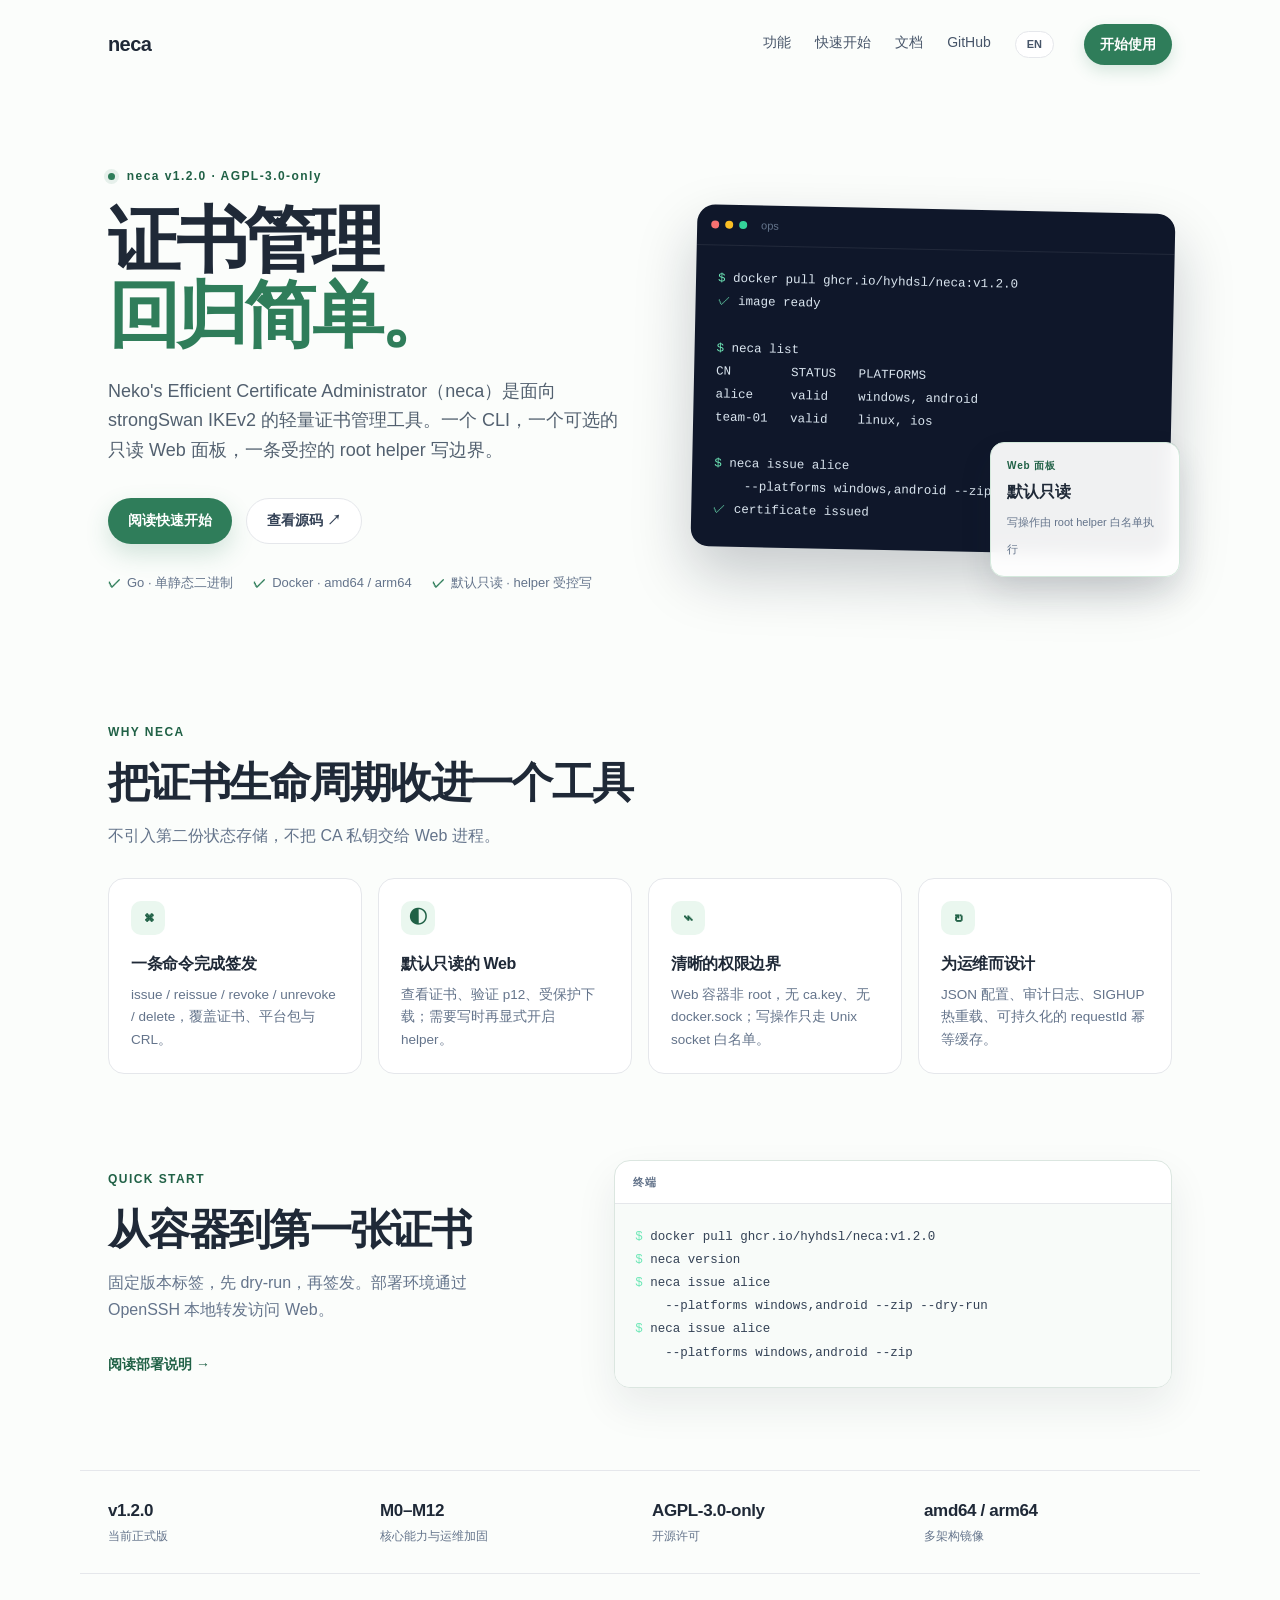
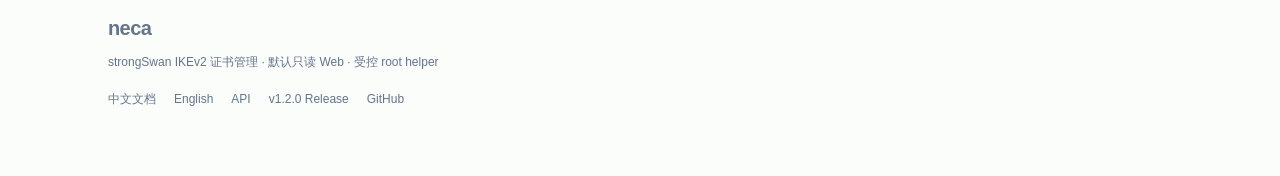
==== commit 7bc54c9e: "docs: 补充工作流与影子对比说明并清理文档 / document workflows and shadow comparison 新增中文 GitHub 三工作流说明与影子对比文档；补充贡献入口、" ====
--- a/docs/help/index.html
+++ b/docs/help/index.html
@@ -26,7 +26,7 @@
   <main>
     <section class="hero">
       <div class="hero-copy">
-        <p class="eyebrow"><span class="dot"></span> neca v1.0.1 · AGPL-3.0-only</p>
+        <p class="eyebrow"><span class="dot"></span> neca v1.2.0 · AGPL-3.0-only</p>
         <h1 data-i18n-html="hero.title">证书管理<br><em>回归简单。</em></h1>
         <p class="lead" data-i18n="hero.lead">Neko's Efficient Certificate Administrator（neca）是面向 strongSwan IKEv2 的轻量证书管理工具。一个 CLI，一个可选的只读 Web 面板，一条受控的 root helper 写边界。</p>
         <div class="actions">
@@ -42,7 +42,7 @@
       <div class="hero-visual" aria-hidden="true">
         <div class="terminal">
           <div class="terminal-bar"><span></span><span></span><span></span><b>ops</b></div>
-          <pre><code><span class="prompt">$</span> docker pull ghcr.io/hyhdsl/neca:v1.0.1
+          <pre><code><span class="prompt">$</span> docker pull ghcr.io/hyhdsl/neca:v1.2.0
 <span class="ok">✓</span> image ready
 
 <span class="prompt">$</span> neca list
@@ -97,12 +97,12 @@
       <div class="quickstart-copy">
         <p class="eyebrow" data-i18n="quick.kicker">QUICK START</p>
         <h2 data-i18n="quick.title">从容器到第一张证书</h2>
-        <p data-i18n="quick.lead">固定版本标签，先 dry-run，再签发。生产环境通过 OpenSSH 本地转发访问 Web。</p>
+        <p data-i18n="quick.lead">固定版本标签，先 dry-run，再签发。部署环境通过 OpenSSH 本地转发访问 Web。</p>
         <a class="text-link" href="/zh/#/install" data-doc-link="/zh/#/install" data-i18n="quick.link">阅读部署说明 →</a>
       </div>
       <div class="code-card">
         <div class="code-title" data-i18n="quick.terminal">终端</div>
-        <pre><code><span class="prompt">$</span> docker pull ghcr.io/hyhdsl/neca:v1.0.1
+        <pre><code><span class="prompt">$</span> docker pull ghcr.io/hyhdsl/neca:v1.2.0
 <span class="prompt">$</span> neca version
 <span class="prompt">$</span> neca issue alice
     --platforms windows,android --zip --dry-run
@@ -113,7 +113,7 @@
     </section>
 
     <section class="stats">
-      <div><strong>v1.0.1</strong><span data-i18n="stats.current">当前正式版</span></div>
+      <div><strong>v1.2.0</strong><span data-i18n="stats.current">当前正式版</span></div>
       <div><strong>M0–M12</strong><span data-i18n="stats.milestones">核心能力与运维加固</span></div>
       <div><strong>AGPL-3.0-only</strong><span data-i18n="stats.license">开源许可</span></div>
       <div><strong>amd64 / arm64</strong><span data-i18n="stats.arch">多架构镜像</span></div>
@@ -127,7 +127,7 @@
       <a href="/zh/" data-i18n="footer.docs">中文文档</a>
       <a href="/en/" data-i18n="footer.english">English</a>
       <a href="/zh/#/api" data-doc-link="/zh/#/api" data-i18n="footer.api">API</a>
-      <a href="https://github.com/hyhdsl/neca/releases/tag/v1.0.1" rel="noopener" data-i18n="footer.release">v1.0.1 Release</a>
+      <a href="https://github.com/hyhdsl/neca/releases/tag/v1.2.0" rel="noopener" data-i18n="footer.release">v1.2.0 Release</a>
       <a href="https://github.com/hyhdsl/neca" rel="noopener" data-i18n="footer.github">GitHub</a>
     </div>
   </footer>
@@ -164,7 +164,7 @@
           "feature.ops.body": "JSON 配置、审计日志、SIGHUP 热重载、可持久化的 requestId 幂等缓存。",
           "quick.kicker": "QUICK START",
           "quick.title": "从容器到第一张证书",
-          "quick.lead": "固定版本标签，先 dry-run，再签发。生产环境通过 OpenSSH 本地转发访问 Web。",
+          "quick.lead": "固定版本标签，先 dry-run，再签发。部署环境通过 OpenSSH 本地转发访问 Web。",
           "quick.link": "阅读部署说明 →",
           "quick.terminal": "终端",
           "stats.current": "当前正式版",
@@ -175,7 +175,7 @@
           "footer.docs": "中文文档",
           "footer.english": "English",
           "footer.api": "API",
-          "footer.release": "v1.0.1 Release",
+          "footer.release": "v1.2.0 Release",
           "footer.github": "GitHub"
         },
         en: {
@@ -207,7 +207,7 @@
           "feature.ops.body": "JSON config, audit logs, SIGHUP hot reload and a persistent requestId idempotency cache.",
           "quick.kicker": "QUICK START",
           "quick.title": "From container to first certificate",
-          "quick.lead": "Pin the version, dry-run first, then issue. Use OpenSSH local forwarding for the web panel in production.",
+          "quick.lead": "Pin the version, dry-run first, then issue. Use OpenSSH local forwarding for the web panel in your deployment.",
           "quick.link": "Read deployment notes →",
           "quick.terminal": "Terminal",
           "stats.current": "Current release",
@@ -218,7 +218,7 @@
           "footer.docs": "中文",
           "footer.english": "English",
           "footer.api": "API",
-          "footer.release": "v1.0.1 Release",
+          "footer.release": "v1.2.0 Release",
           "footer.github": "GitHub"
         }
       };
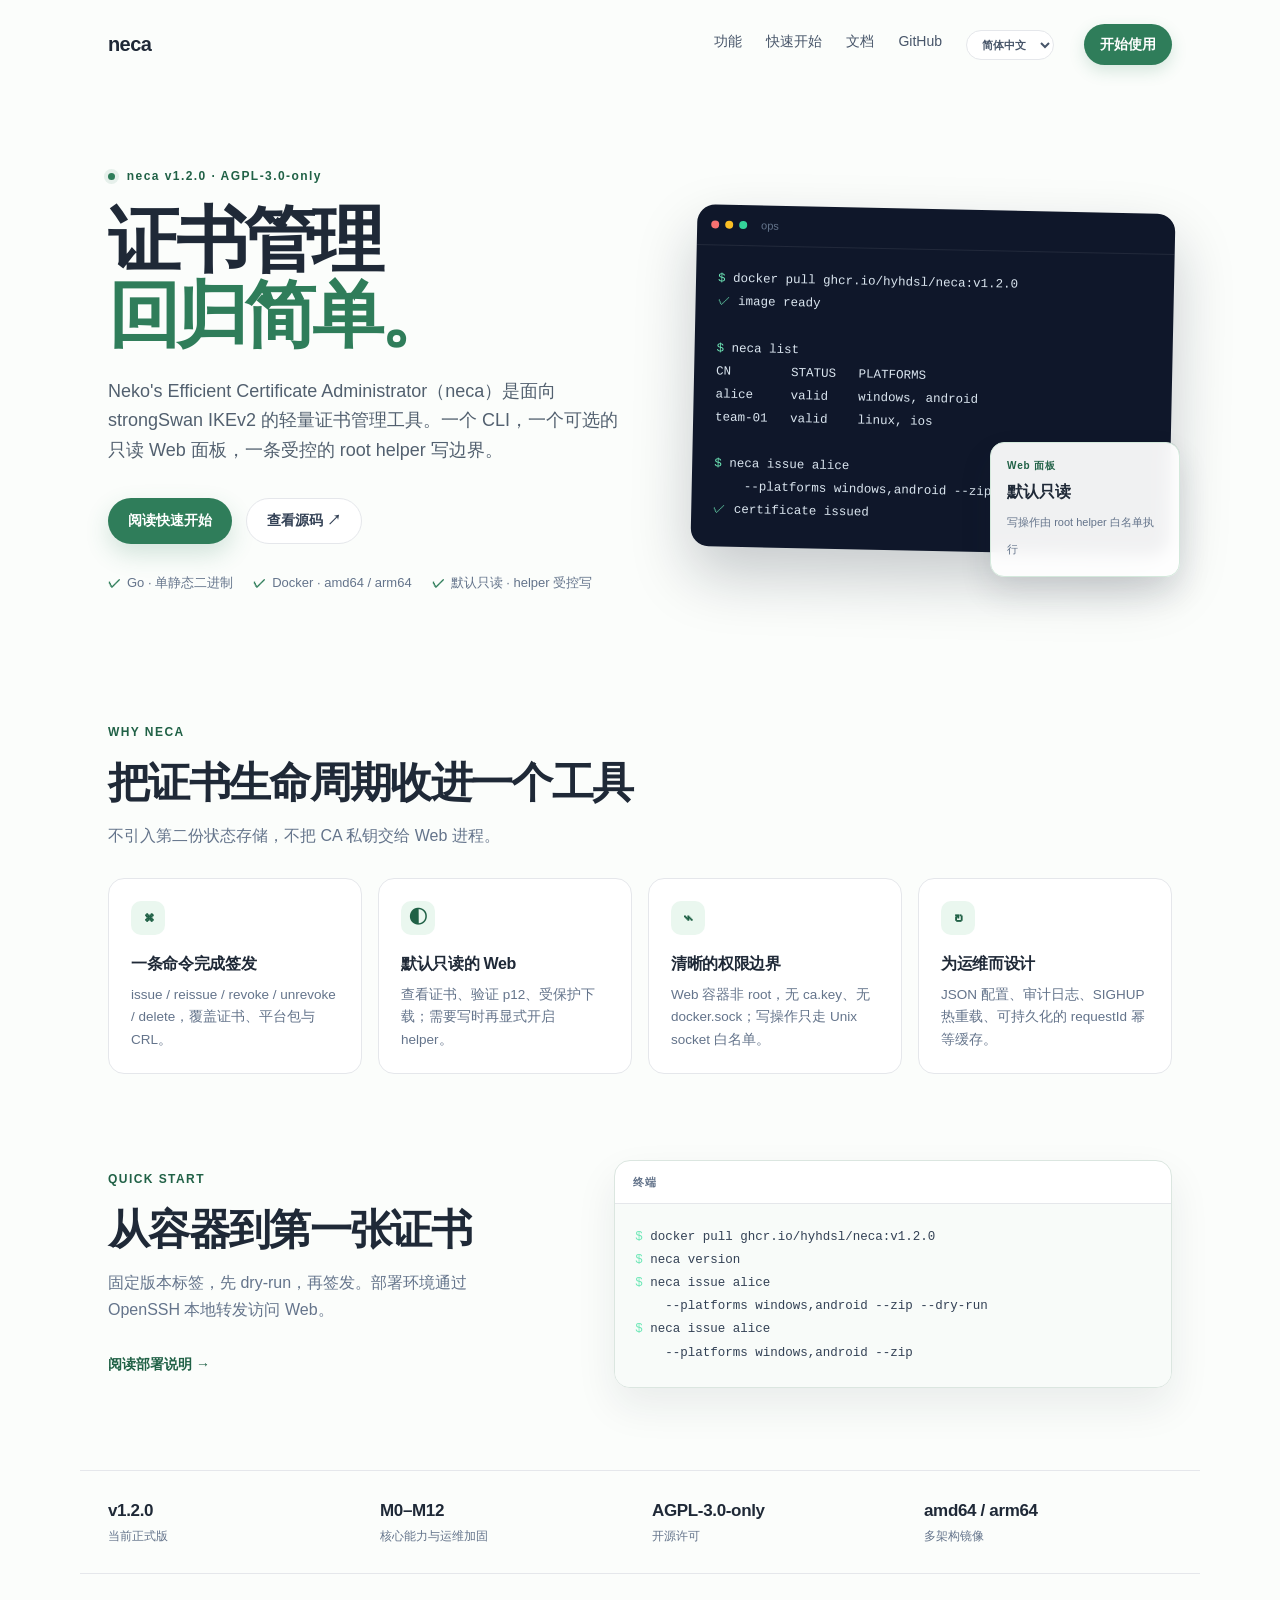
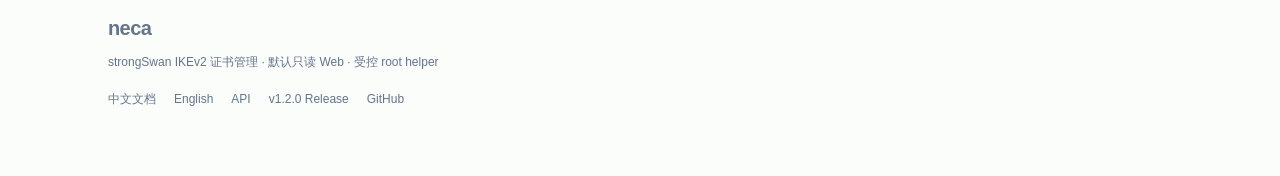
==== commit 773ccd23: "feat(i18n): 增加 zh-TW 台湾繁体预览 / add zh-TW Taiwan Traditional Chinese preview 新增 zh-TW 语言包、README、完整帮助文" ====
--- a/docs/help/index.html
+++ b/docs/help/index.html
@@ -8,6 +8,7 @@
   <title>neca · Neko's Efficient Certificate Administrator</title>
   <link rel="alternate" hreflang="zh-CN" href="https://neca.nekobiglazyer.work/">
   <link rel="alternate" hreflang="en" href="https://neca.nekobiglazyer.work/?lang=en">
+  <link rel="alternate" hreflang="zh-Hant-TW" href="https://neca.nekobiglazyer.work/?lang=zh-TW">
   <link rel="stylesheet" href="home.css">
 </head>
 <body>
@@ -18,7 +19,11 @@
       <a href="#quickstart" data-i18n="nav.quickstart">快速开始</a>
       <a href="/zh/" data-doc-link="/zh/" data-i18n="nav.docs">文档</a>
       <a href="https://github.com/hyhdsl/neca" rel="noopener" data-i18n="nav.github">GitHub</a>
-      <button class="lang-toggle" id="langToggle" type="button" aria-label="Switch to English">EN</button>
+      <select class="lang-toggle" id="langSelect" aria-label="Language">
+        <option value="zh">简体中文</option>
+        <option value="zh-TW">繁體中文</option>
+        <option value="en">English</option>
+      </select>
     </nav>
     <a class="nav-cta" href="/zh/#/getting-started" data-doc-link="/zh/#/getting-started" data-i18n="nav.cta">开始使用</a>
   </header>
@@ -173,6 +178,49 @@
           "stats.arch": "多架构镜像",
           "footer.tagline": "strongSwan IKEv2 证书管理 · 默认只读 Web · 受控 root helper",
           "footer.docs": "中文文档",
+          "footer.english": "English",
+          "footer.api": "API",
+          "footer.release": "v1.2.0 Release",
+          "footer.github": "GitHub"
+        },
+        zhTW: {
+          "nav.features": "功能",
+          "nav.quickstart": "快速開始",
+          "nav.docs": "文件",
+          "nav.github": "GitHub",
+          "nav.cta": "開始使用",
+          "hero.title": "憑證管理<br><em>回歸簡單。</em>",
+          "hero.lead": "Neko's Efficient Certificate Administrator（neca）是面向 strongSwan IKEv2 的輕量憑證管理工具。一個 CLI、一個選用的唯讀 Web 面板，以及一條受控的 root helper 寫入邊界。",
+          "hero.start": "閱讀快速開始",
+          "hero.source": "查看原始碼 ↗",
+          "hero.point.go": "Go · 單一靜態二進位檔",
+          "hero.point.docker": "Docker · amd64 / arm64",
+          "hero.point.safe": "預設唯讀 · helper 受控寫入",
+          "hero.panel": "Web 面板",
+          "hero.readonly": "預設唯讀",
+          "hero.helper": "寫入由 root helper 白名單執行",
+          "features.kicker": "WHY NECA",
+          "features.title": "把憑證生命週期收進一個工具",
+          "features.lead": "不引入第二份狀態儲存，不把 CA 私鑰交給 Web 程式。",
+          "feature.issue.title": "一條命令完成簽發",
+          "feature.issue.body": "簽發 / 重新簽發 / 撤銷 / 取消撤銷 / 刪除，涵蓋憑證、平台套件與 CRL。",
+          "feature.web.title": "預設唯讀的 Web",
+          "feature.web.body": "檢視憑證、驗證 p12、受保護下載；需要寫入時再明確啟用 helper。",
+          "feature.boundary.title": "清晰的權限邊界",
+          "feature.boundary.body": "Web 容器非 root，無 ca.key、無 docker.sock；寫入只走 Unix socket 白名單。",
+          "feature.ops.title": "為維運而設計",
+          "feature.ops.body": "JSON 設定、稽核日誌、SIGHUP 熱重載、可持久化的 requestId 冪等快取。",
+          "quick.kicker": "QUICK START",
+          "quick.title": "從容器到第一張憑證",
+          "quick.lead": "固定版本標籤，先 dry-run，再簽發。部署環境透過 OpenSSH 本機轉送存取 Web。",
+          "quick.link": "閱讀部署說明 →",
+          "quick.terminal": "終端機",
+          "stats.current": "目前正式版",
+          "stats.milestones": "核心能力與維運強化",
+          "stats.license": "開源授權",
+          "stats.arch": "多架構映像",
+          "footer.tagline": "strongSwan IKEv2 憑證管理 · 預設唯讀 Web · 受控 root helper",
+          "footer.docs": "繁體中文文件",
           "footer.english": "English",
           "footer.api": "API",
           "footer.release": "v1.2.0 Release",
@@ -222,10 +270,10 @@
           "footer.github": "GitHub"
         }
       };
-      var toggle = document.getElementById("langToggle");
+      var select = document.getElementById("langSelect");
       function apply(lang) {
         var dict = copy[lang] || copy.zh;
-        document.documentElement.lang = lang === "en" ? "en" : "zh-CN";
+        document.documentElement.lang = lang === "en" ? "en" : (lang === "zh-TW" ? "zh-Hant-TW" : "zh-CN");
         Array.prototype.forEach.call(document.querySelectorAll("[data-i18n]"), function (el) {
           var value = dict[el.getAttribute("data-i18n")];
           if (value) el.textContent = value;
@@ -236,31 +284,32 @@
         });
         Array.prototype.forEach.call(document.querySelectorAll("[data-doc-link]"), function (el) {
           var base = el.getAttribute("data-doc-link");
-          var target = lang === "en" ? base.replace(/^\/zh\//, "/en/") : base;
-          if (lang === "zh" && base === "/en/") target = "/en/";
+          var target = base;
+          if (lang === "en") target = base.replace(/^\/zh\//, "/en/");
+          else if (lang === "zh-TW") target = base.replace(/^\/zh\//, "/zh-TW/");
+          else if (base === "/en/") target = "/zh/";
           el.setAttribute("href", target);
         });
         document.title = "neca · Neko's Efficient Certificate Administrator";
         var desc = document.querySelector('meta[name="description"]');
         if (desc) desc.setAttribute("content", lang === "en"
           ? "Neko's Efficient Certificate Administrator (neca): a lightweight strongSwan IKEv2 certificate manager with a CLI, read-only web panel and controlled root helper."
-          : "Neko's Efficient Certificate Administrator（neca）：面向 strongSwan IKEv2 的证书管理工具。CLI、只读 Web 面板、受控 root helper。");
-        toggle.textContent = lang === "en" ? "中文" : "EN";
-        toggle.setAttribute("aria-label", lang === "en" ? "Switch to Chinese" : "Switch to English");
+          : (lang === "zh-TW"
+            ? "Neko's Efficient Certificate Administrator（neca）：面向 strongSwan IKEv2 的憑證管理工具。CLI、唯讀 Web 面板、受控 root helper。"
+            : "Neko's Efficient Certificate Administrator（neca）：面向 strongSwan IKEv2 的证书管理工具。CLI、只读 Web 面板、受控 root helper。"));
+        if (select) select.value = lang;
         try { localStorage.setItem("neca_home_lang", lang); } catch (e) {}
         var url = new URL(window.location.href);
-        if (lang === "en") url.searchParams.set("lang", "en");
-        else url.searchParams.delete("lang");
+        if (lang === "zh") url.searchParams.delete("lang");
+        else url.searchParams.set("lang", lang);
         window.history.replaceState({}, "", url.toString());
       }
-      toggle.addEventListener("click", function () {
-        apply(document.documentElement.lang === "en" ? "zh" : "en");
-      });
+      if (select) select.addEventListener("change", function () { apply(select.value); });
       var params = new URLSearchParams(window.location.search);
       var saved = null;
       try { saved = localStorage.getItem("neca_home_lang"); } catch (e) {}
       var initial = params.get("lang");
-      if (initial !== "en" && initial !== "zh") initial = saved === "en" ? "en" : "zh";
+      if (initial !== "en" && initial !== "zh" && initial !== "zh-TW") initial = (saved === "en" || saved === "zh-TW") ? saved : "zh";
       apply(initial);
     })();
   </script>
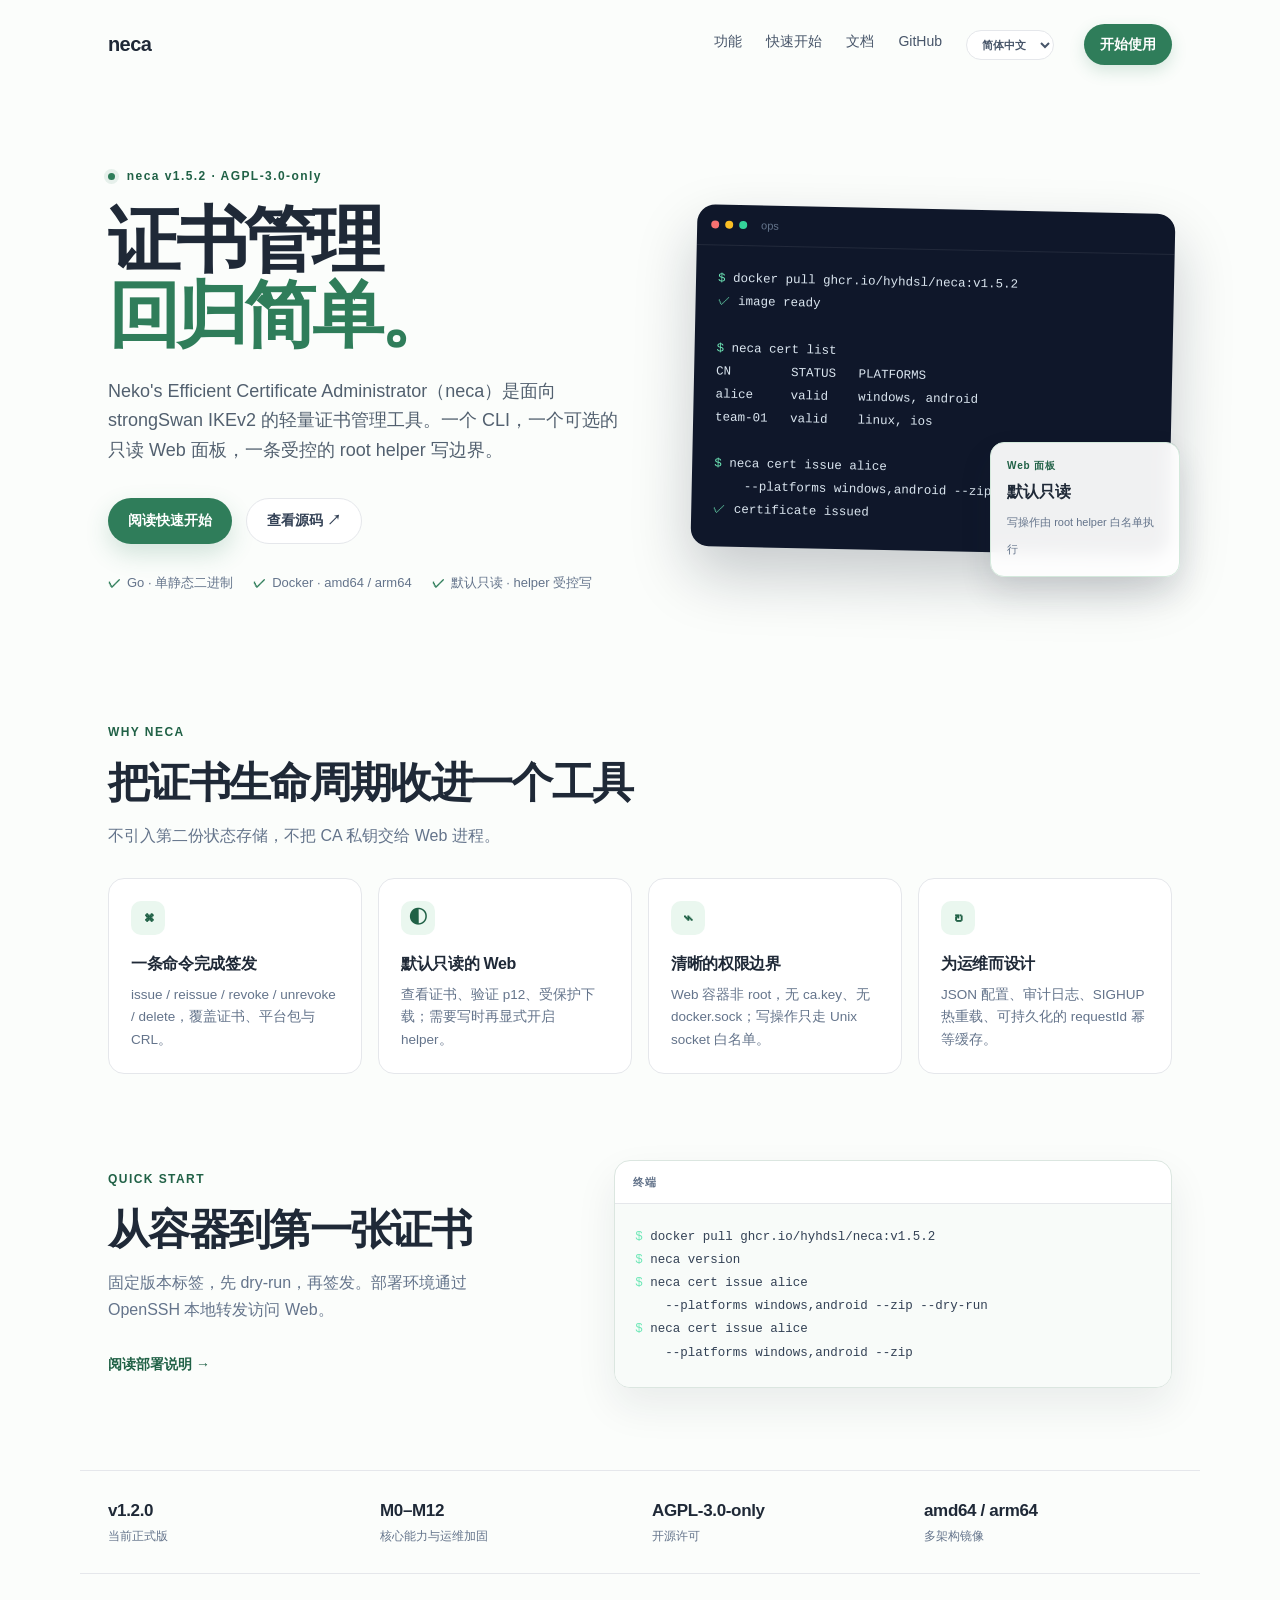
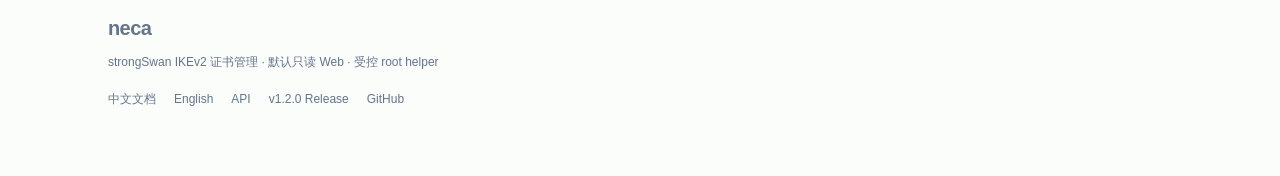
==== commit 8411407a: "docs(help): 同步 v1.5.2 三语言文档并新增 GPG 验证页 sync v1.5.2 README and multilingual help; add top-level GPG v" ====
--- a/docs/help/index.html
+++ b/docs/help/index.html
@@ -31,7 +31,7 @@
   <main>
     <section class="hero">
       <div class="hero-copy">
-        <p class="eyebrow"><span class="dot"></span> neca v1.2.0 · AGPL-3.0-only</p>
+        <p class="eyebrow"><span class="dot"></span> neca v1.5.2 · AGPL-3.0-only</p>
         <h1 data-i18n-html="hero.title">证书管理<br><em>回归简单。</em></h1>
         <p class="lead" data-i18n="hero.lead">Neko's Efficient Certificate Administrator（neca）是面向 strongSwan IKEv2 的轻量证书管理工具。一个 CLI，一个可选的只读 Web 面板，一条受控的 root helper 写边界。</p>
         <div class="actions">
@@ -47,15 +47,15 @@
       <div class="hero-visual" aria-hidden="true">
         <div class="terminal">
           <div class="terminal-bar"><span></span><span></span><span></span><b>ops</b></div>
-          <pre><code><span class="prompt">$</span> docker pull ghcr.io/hyhdsl/neca:v1.2.0
+          <pre><code><span class="prompt">$</span> docker pull ghcr.io/hyhdsl/neca:v1.5.2
 <span class="ok">✓</span> image ready
 
-<span class="prompt">$</span> neca list
+<span class="prompt">$</span> neca cert list
 CN        STATUS   PLATFORMS
 alice     valid    windows, android
 team-01   valid    linux, ios
 
-<span class="prompt">$</span> neca issue alice
+<span class="prompt">$</span> neca cert issue alice
     --platforms windows,android --zip
 <span class="ok">✓</span> certificate issued
 </code></pre>
@@ -107,11 +107,11 @@
       </div>
       <div class="code-card">
         <div class="code-title" data-i18n="quick.terminal">终端</div>
-        <pre><code><span class="prompt">$</span> docker pull ghcr.io/hyhdsl/neca:v1.2.0
+        <pre><code><span class="prompt">$</span> docker pull ghcr.io/hyhdsl/neca:v1.5.2
 <span class="prompt">$</span> neca version
-<span class="prompt">$</span> neca issue alice
+<span class="prompt">$</span> neca cert issue alice
     --platforms windows,android --zip --dry-run
-<span class="prompt">$</span> neca issue alice
+<span class="prompt">$</span> neca cert issue alice
     --platforms windows,android --zip
 </code></pre>
       </div>
@@ -183,7 +183,7 @@
           "footer.release": "v1.2.0 Release",
           "footer.github": "GitHub"
         },
-        zhTW: {
+        "zh-TW": {
           "nav.features": "功能",
           "nav.quickstart": "快速開始",
           "nav.docs": "文件",
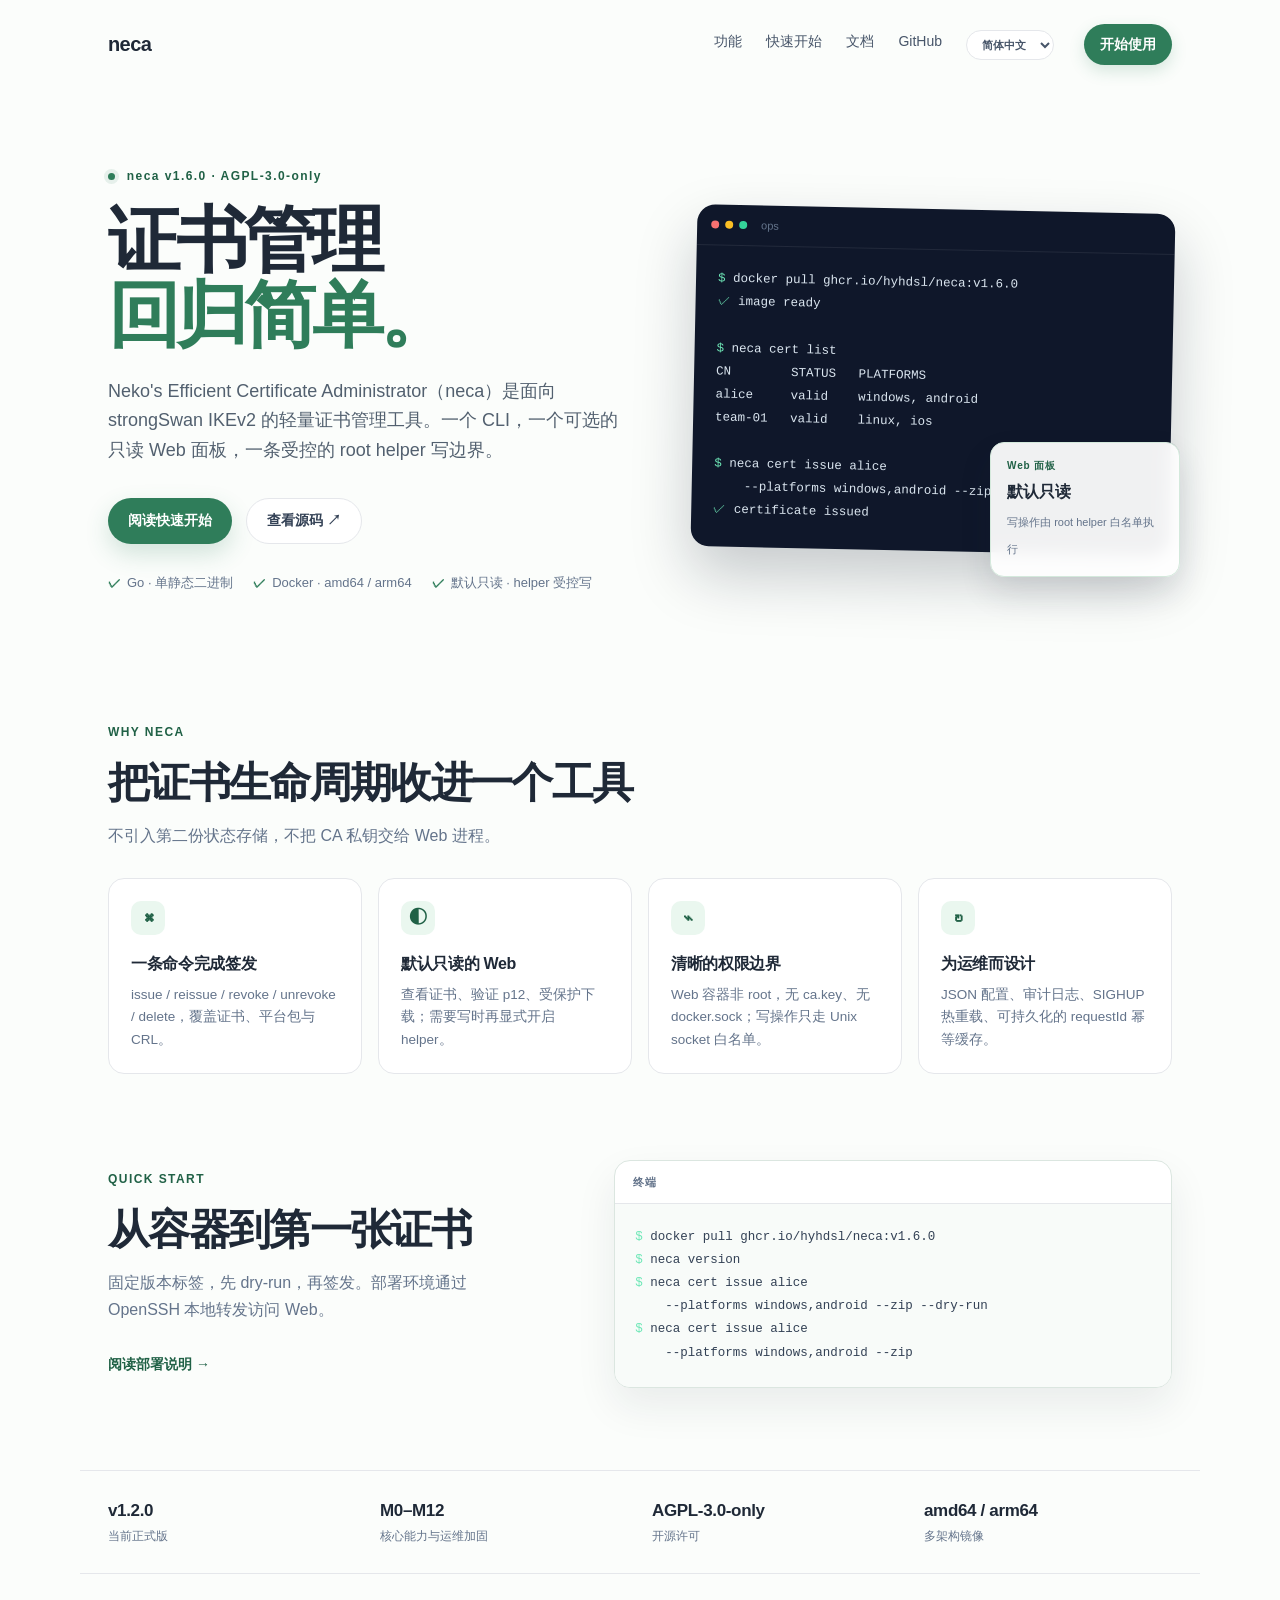
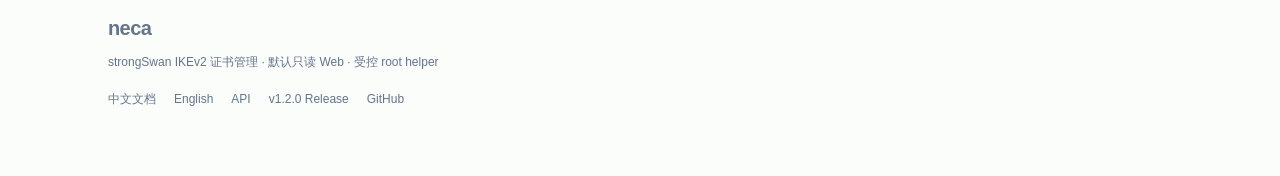
==== commit dda46d68: "docs(release): 更新 v1.6.0 版本与下载引用 Prepare the v1.6.0 stable release docs: update README and all three" ====
--- a/docs/help/index.html
+++ b/docs/help/index.html
@@ -31,7 +31,7 @@
   <main>
     <section class="hero">
       <div class="hero-copy">
-        <p class="eyebrow"><span class="dot"></span> neca v1.5.2 · AGPL-3.0-only</p>
+        <p class="eyebrow"><span class="dot"></span> neca v1.6.0 · AGPL-3.0-only</p>
         <h1 data-i18n-html="hero.title">证书管理<br><em>回归简单。</em></h1>
         <p class="lead" data-i18n="hero.lead">Neko's Efficient Certificate Administrator（neca）是面向 strongSwan IKEv2 的轻量证书管理工具。一个 CLI，一个可选的只读 Web 面板，一条受控的 root helper 写边界。</p>
         <div class="actions">
@@ -47,7 +47,7 @@
       <div class="hero-visual" aria-hidden="true">
         <div class="terminal">
           <div class="terminal-bar"><span></span><span></span><span></span><b>ops</b></div>
-          <pre><code><span class="prompt">$</span> docker pull ghcr.io/hyhdsl/neca:v1.5.2
+          <pre><code><span class="prompt">$</span> docker pull ghcr.io/hyhdsl/neca:v1.6.0
 <span class="ok">✓</span> image ready
 
 <span class="prompt">$</span> neca cert list
@@ -107,7 +107,7 @@
       </div>
       <div class="code-card">
         <div class="code-title" data-i18n="quick.terminal">终端</div>
-        <pre><code><span class="prompt">$</span> docker pull ghcr.io/hyhdsl/neca:v1.5.2
+        <pre><code><span class="prompt">$</span> docker pull ghcr.io/hyhdsl/neca:v1.6.0
 <span class="prompt">$</span> neca version
 <span class="prompt">$</span> neca cert issue alice
     --platforms windows,android --zip --dry-run
